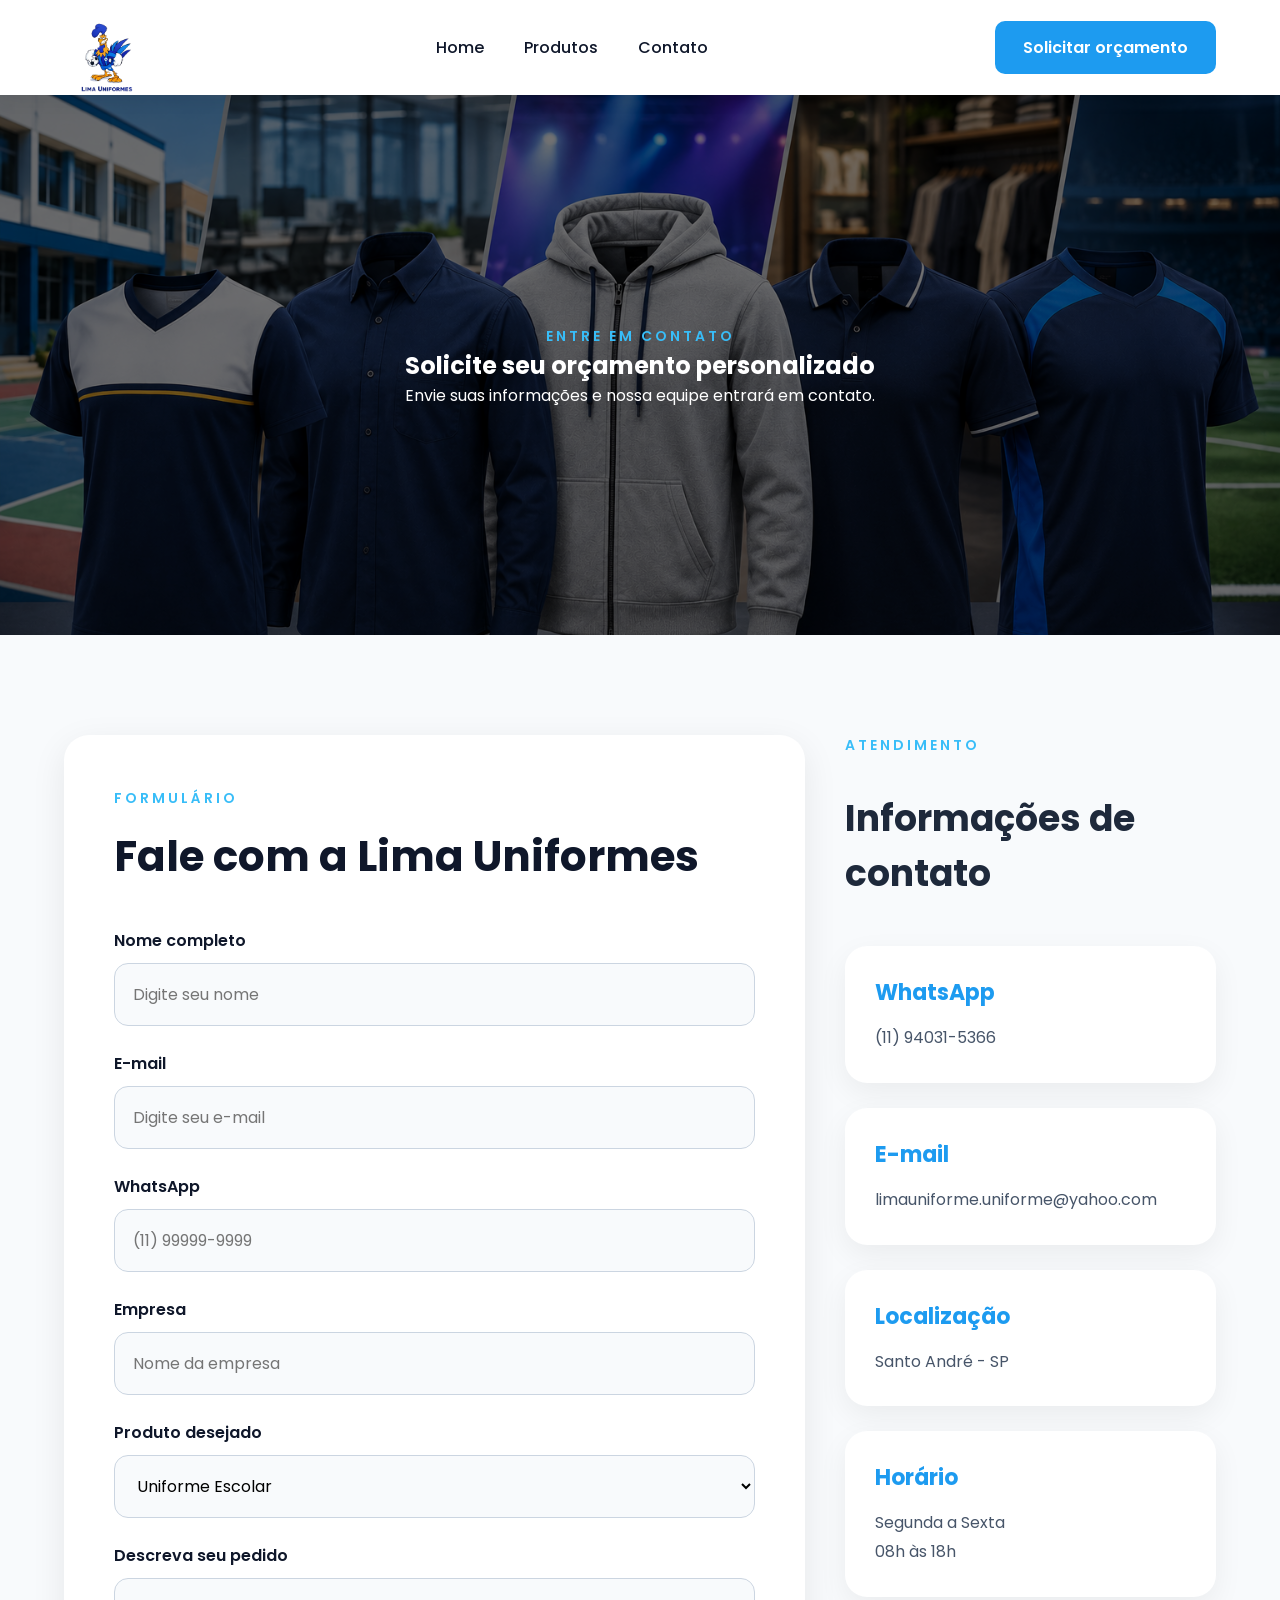
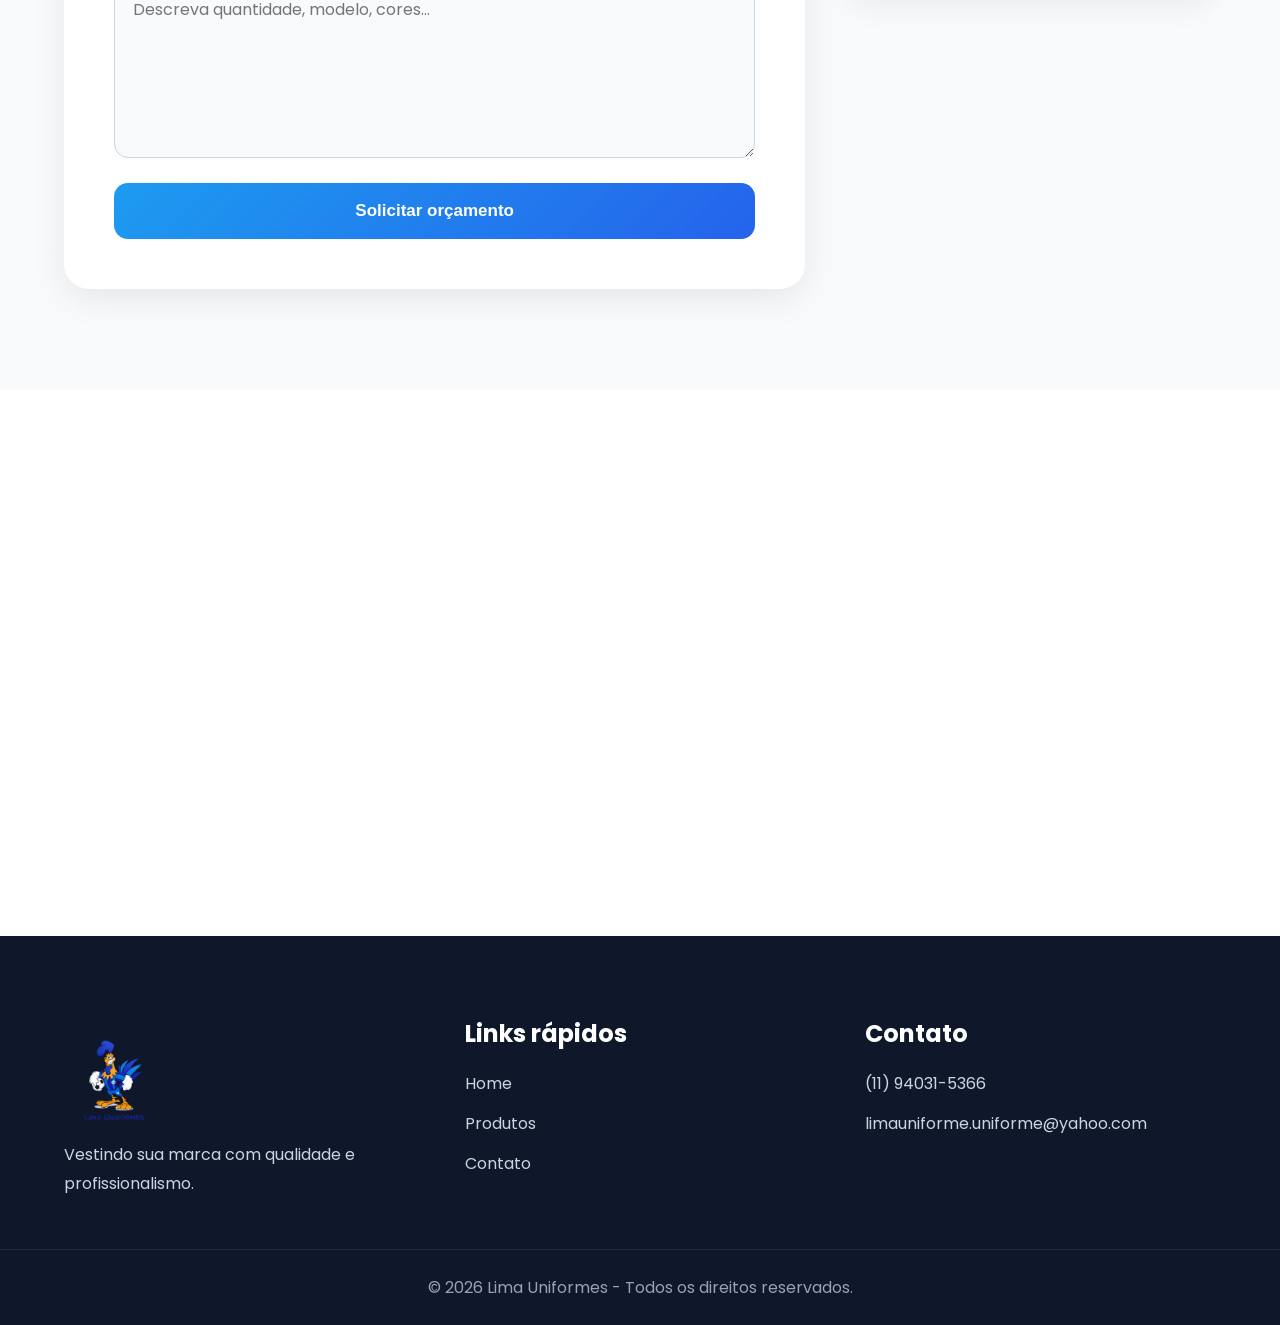
==== contato.html @ d6ebf07f "Versão final Lima Uniforme" ====
<!DOCTYPE html>
<html lang="pt-br">

<head>

    <meta charset="UTF-8">
    <meta name="viewport" content="width=device-width, initial-scale=1.0">

    <title>Contato | Lima Uniformes</title>

    <link rel="stylesheet" href="../css/estilo.css">
    <link rel="stylesheet" href="../css/contato.css">

    <!-- Fonte -->
    <link rel="preconnect" href="https://fonts.googleapis.com">
    <link rel="preconnect" href="https://fonts.gstatic.com" crossorigin>

    <link href="https://fonts.googleapis.com/css2?family=Poppins:wght@300;400;500;600;700&display=swap"
        rel="stylesheet">

</head>

<body>

    <header class="header">

        <div class="container header-container">

            <a href="../index.html" class="logo-area">
                <img src="../img/logo.png" alt="Lima Uniformes" class="logo">
            </a>

            <nav class="navbar">

                <ul class="menu">

                    <li><a href="../index.html">Home</a></li>

                    <li><a href="produtos.html">Produtos</a></li>

                    <li><a href="contato.html" class="active">Contato</a></li>

                </ul>

            </nav>

            <a href="https://wa.me/5511940315366"
                target="_blank"
                class="btn-whatsapp">

                Solicitar orçamento

            </a>

        </div>

    </header>

    <section class="banner-contato">

        <img src="img/banner3.png"
            alt="Banner Contato Lima Uniformes"
            class="banner-contato-img">

        <div class="overlay"></div>

        <div class="banner-content">

            <span class="mini-text">
                Entre em contato
            </span>

            <h1>
                Solicite seu orçamento personalizado
            </h1>

            <p>
                Envie suas informações e nossa equipe entrará em contato.
            </p>

        </div>

    </section>

    <main class="contato-page">

        <div class="container contato-container">

            <div class="formulario-contato">

                <span class="mini-text">
                    Formulário
                </span>

                <h2>
                    Fale com a Lima Uniformes
                </h2>

                <form action="https://formspree.io/f/xredzqdy"
    method="POST"
    class="formulario">

    <!-- ASSUNTO (Formspree usa esse nome) -->
    <input type="hidden" name="_subject" value="Novo orçamento - Lima Uniformes">

    <!-- NOME -->
    <div class="input-group">
        <label>Nome completo</label>
        <input type="text" name="nome" placeholder="Digite seu nome" required>
    </div>

    <!-- EMAIL -->
    <div class="input-group">
        <label>E-mail</label>
        <input type="email" name="email" placeholder="Digite seu e-mail" required>
    </div>

    <!-- WHATSAPP -->
    <div class="input-group">
        <label>WhatsApp</label>
        <input type="tel" name="whatsapp" placeholder="(11) 99999-9999" required>
    </div>

    <!-- EMPRESA -->
    <div class="input-group">
        <label>Empresa</label>
        <input type="text" name="empresa" placeholder="Nome da empresa">
    </div>

    <!-- PRODUTO -->
    <div class="input-group">
        <label>Produto desejado</label>
        <select name="produto">
            <option>Uniforme Escolar</option>
            <option>Uniforme Empresarial</option>
            <option>Uniforme Esportivo</option>
            <option>Camiseta Personalizada</option>
            <option>Jaqueta</option>
            <option>Moletom</option>
            <option>Outro</option>
        </select>
    </div>

    <!-- DESCRIÇÃO -->
    <div class="input-group">
        <label>Descreva seu pedido</label>
        <textarea name="descricao"
            placeholder="Descreva quantidade, modelo, cores..."
            required></textarea>
    </div>

    <!-- BOTÃO -->
    <button type="submit" class="btn-enviar">
        Solicitar orçamento
    </button>

</form>
            </div>

            <!-- INFORMAÇÕES -->
            <div class="info-contato">

                <span class="mini-text">
                    Atendimento
                </span>

                <h2>
                    Informações de contato
                </h2>

                <div class="info-card">

                    <h3>
                        WhatsApp
                    </h3>

                    <p>
                        (11) 94031-5366
                    </p>

                </div>

                <div class="info-card">

                    <h3>
                        E-mail
                    </h3>

                    <p>
                        limauniforme.uniforme@yahoo.com
                    </p>

                </div>

                <div class="info-card">

                    <h3>
                        Localização
                    </h3>

                    <p>
                        Santo André - SP
                    </p>

                </div>

                <div class="info-card">

                    <h3>
                        Horário
                    </h3>

                    <p>
                        Segunda a Sexta
                        <br>
                        08h às 18h
                    </p>

                </div>

            </div>

        </div>

    </main>

    <!-- MAPA -->
    <section class="mapa">

       <iframe
            src="https://www.google.com/maps/embed?pb=!1m18!1m12!1m3!1d3656.1766699601385!2d-46.48048!3d-23.597996100000003!2m3!1f0!2f0!3f0!3m2!1i1024!2i768!4f13.1!3m3!1m2!1s0x94ce67cda4017adf%3A0x61f97e5f3dbc8b3a!2sR.%20%C3%82ngelo%20Malanga%2C%20462%20-%20Cidade%20S%C3%A3o%20Mateus%2C%20S%C3%A3o%20Paulo%20-%20SP%2C%2003960-030!5e0!3m2!1spt-BR!2sbr!4v1778968969639!5m2!1spt-BR!2sbr"
            width="800"
            height="600"
            style="border:0;"
            allowfullscreen=""
            loading="lazy"
            referrerpolicy="no-referrer-when-downgrade">
        </iframe>

    </section>

    <!-- FOOTER -->
    <footer class="footer">

        <div class="container footer-container">

            <div class="footer-logo">

                <img src="../img/logo.png" alt="Lima Uniformes">

                <p>
                    Vestindo sua marca com qualidade e profissionalismo.
                </p>

            </div>

            <div class="footer-links">

                <h3>Links rápidos</h3>

                <a href="../index.html">Home</a>
                <a href="produtos.html">Produtos</a>
                <a href="contato.html">Contato</a>

            </div>

            <div class="footer-contato">

                <h3>Contato</h3>

                <p>(11) 94031-5366</p>

                <p>
                    limauniforme.uniforme@yahoo.com
                </p>

            </div>

        </div>

        <div class="footer-bottom">

            <p>
                © 2026 Lima Uniformes - Todos os direitos reservados.
            </p>

        </div>

    </footer>

</body>

</html>
---- css/estilo.css ----
/* =========================
   RESET
========================= */

*{
    margin: 0;
    padding: 0;
    box-sizing: border-box;
}

html{
    scroll-behavior: smooth;
}

body{
    font-family: 'Poppins', sans-serif;
    background-color: #f5f7fa;
    color: #1e293b;
}

/* =========================
   PADRÃO
========================= */

.container{
    width: 90%;
    max-width: 1400px;
    margin: auto;
}

a{
    text-decoration: none;
}

img{
    max-width: 100%;
    display: block;
}

section{
    padding: 90px 0;
}

.section-title{
    text-align: center;
    margin-bottom: 60px;
}

.section-title span{
    color: #1d9bf0;
    font-size: 15px;
    font-weight: 600;
    text-transform: uppercase;
    letter-spacing: 2px;
}

.section-title h2{
    font-size: 42px;
    margin-top: 10px;
    color: #0f172a;
}

/* =========================
   HEADER
========================= */

.header{
    width: 100%;
    background-color: white;
    position: fixed;
    top: 0;
    left: 0;
    z-index: 999;
    box-shadow: 0 2px 20px rgba(0,0,0,0.08);
}

.header-container{
    display: flex;
    justify-content: space-between;
    align-items: center;
    height: 95px;
}

.logo{
    width: 85px;
}

/* MENU */

.navbar .menu{
    display: flex;
    list-style: none;
    gap: 40px;
}

.navbar .menu li a{
    color: #0f172a;
    font-size: 16px;
    font-weight: 500;
    transition: 0.3s;
}

.navbar .menu li a:hover{
    color: #1d9bf0;
}

/* BOTÃO WHATSAPP */

.btn-whatsapp{
    background: #1d9bf0;
    color: white;
    padding: 14px 28px;
    border-radius: 10px;
    font-weight: 600;
    transition: 0.3s;
}

.btn-whatsapp:hover{
    background: #0f7fd1;
    transform: translateY(-2px);
}

/* =========================
   BANNER / CARROSSEL
========================= */

.banner{
    margin-top: 95px;
    position: relative;
    overflow: hidden;
}

.slider{
    position: relative;
    width: 100%;
    height: 90vh;
}

.slide{
    position: absolute;
    width: 100%;
    height: 100%;
    opacity: 0;
    transition: opacity 1s ease;
}

.slide.active{
    opacity: 1;
    z-index: 1;
}

.slide img{
    width: 100%;
    height: 100%;
    object-fit: cover;
    filter: brightness(45%);
}

.slide-text{
    position: absolute;
    top: 50%;
    left: 8%;
    transform: translateY(-50%);
    color: white;
    max-width: 700px;
}

.mini-text{
    font-size: 14px;
    text-transform: uppercase;
    letter-spacing: 3px;
    font-weight: 600;
    color: #38bdf8;
}

.slide-text h1{
    font-size: 65px;
    line-height: 1.1;
    margin: 20px 0;
}

.slide-text p{
    font-size: 20px;
    line-height: 1.7;
    margin-bottom: 35px;
    color: #e2e8f0;
}

.btn-banner{
    background: #1d9bf0;
    color: white;
    padding: 16px 34px;
    border-radius: 12px;
    font-weight: 600;
    transition: 0.3s;
}

.btn-banner:hover{
    background: #0f7fd1;
}

/* =========================
   CATEGORIAS
========================= */

.categorias{
    background: white;
}

.categorias-grid{
    display: grid;
    grid-template-columns: repeat(4, 1fr);
    gap: 22px;
}

.categoria-card{
    position: relative;
    overflow: hidden;
    border-radius: 18px;
    cursor: pointer;

    max-width: 260px;
    margin: auto;

    box-shadow: 0 8px 20px rgba(0,0,0,0.08);

    transition: 0.3s;
}

.categoria-card:hover{
    transform: translateY(-6px);
}

.categoria-card img{
    width: 100%;
    height: 280px;
    object-fit: cover;
    transition: 0.5s;
}

.categoria-card:hover img{
    transform: scale(1.05);
}

.categoria-card h3{
    position: absolute;
    bottom: 18px;
    left: 18px;

    color: #000000;

    font-size: 20px;
    font-weight: 700;

    z-index: 2;

    background: rgba(255,255,255,0.92);

    padding: 8px 14px;

    border-radius: 10px;
}

/* =========================
   PRODUTOS
========================= */

.produtos{
    background: #f8fafc;
}

.produtos-grid{
    display: grid;
    grid-template-columns: repeat(3, 1fr);
    gap: 35px;
}

.produto-card{
    background: white;
    border-radius: 22px;
    overflow: hidden;
    transition: 0.4s;
    box-shadow: 0 10px 25px rgba(0,0,0,0.06);
}

.produto-card:hover{
    transform: translateY(-10px);
}

.produto-card img{
    width: 85%;
    height: 400px;
    object-fit: cover;

    margin: 20px auto 0 auto;

    border-radius: 14px;
}

.produto-card h3{
    font-size: 24px;
    padding: 25px 25px 10px;
}

.produto-card p{
    padding: 0 25px 30px;
    color: #1d9bf0;
    font-size: 22px;
    font-weight: 700;
}

/* =========================
   SOBRE
========================= */

.sobre{
    background: white;
}

.sobre-container{
    display: flex;
    align-items: center;
    gap: 80px;
}

.sobre-img{
    flex: 1;
}

.sobre-img img{
    width: 100%;
    max-width: 450px;
}

.sobre-text{
    flex: 1;
}

.sobre-text h2{
    font-size: 48px;
    margin: 20px 0;
    line-height: 1.2;
}

.sobre-text p{
    font-size: 17px;
    line-height: 1.9;
    margin-bottom: 20px;
    color: #475569;
}

.btn-sobre{
    display: inline-block;
    margin-top: 20px;
    background: #1d9bf0;
    color: white;
    padding: 15px 32px;
    border-radius: 12px;
    font-weight: 600;
}

/* =========================
   DIFERENCIAIS
========================= */

.diferenciais{
    background: #f8fafc;
}

.diferenciais-grid{
    display: grid;
    grid-template-columns: repeat(4, 1fr);
    gap: 30px;
}

.diferencial-card{
    background: white;
    padding: 40px;
    border-radius: 20px;
    text-align: center;
    transition: 0.3s;
}

.diferencial-card:hover{
    transform: translateY(-8px);
}

.diferencial-card h3{
    font-size: 24px;
    margin-bottom: 15px;
}

.diferencial-card p{
    color: #64748b;
    line-height: 1.8;
}

/* =========================
   VIDEO
========================= */

.video-section{
    padding: 100px 0;
    background: #f8fafc;
}

.video-container{
    width: 100%;
    border-radius: 25px;
    overflow: hidden;
    box-shadow: 0 15px 35px rgba(0,0,0,0.12);
}

.video-container iframe{
    display: block;
    width: 100%;
    border: none;
}

/* =========================
   MAPA
========================= */

.mapa{
    background: white;
    text-align: center;
}

.mapa iframe{
    width: 100%;
    height: 500px;
    border: none;
    border-radius: 20px;
    margin-top: 40px;
}

/* =========================
   FOOTER
========================= */

.footer{
    background: #0f172a;
    color: white;
    padding-top: 80px;
}

.footer-container{
    display: grid;
    grid-template-columns: repeat(3, 1fr);
    gap: 50px;
    padding-bottom: 50px;
}

.footer-logo img{
    width: 100px;
    margin-bottom: 20px;
}

.footer-logo p{
    line-height: 1.8;
    color: #cbd5e1;
}

.footer-links h3,
.footer-contato h3{
    margin-bottom: 20px;
    font-size: 24px;
}

.footer-links a{
    display: block;
    margin-bottom: 15px;
    color: #cbd5e1;
    transition: 0.3s;
}

.footer-links a:hover{
    color: #38bdf8;
}

.footer-contato p{
    margin-bottom: 15px;
    color: #cbd5e1;
}

.footer-bottom{
    border-top: 1px solid rgba(255,255,255,0.08);
    text-align: center;
    padding: 25px 0;
    color: #94a3b8;
}

/* =========================
   RESPONSIVO
========================= */

@media(max-width: 1100px){

    .categorias-grid,
    .produtos-grid,
    .diferenciais-grid{
        grid-template-columns: repeat(2,1fr);
    }

    .sobre-container{
        flex-direction: column;
    }

    .slide-text h1{
        font-size: 50px;
    }

}

@media(max-width: 768px){

    .header-container{
        flex-direction: column;
        height: auto;
        padding: 20px 0;
        gap: 20px;
    }

    .navbar .menu{
        gap: 20px;
    }

    .categorias-grid,
    .produtos-grid,
    .diferenciais-grid,
    .footer-container{
        grid-template-columns: 1fr;
    }

    .slide-text{
        left: 5%;
        right: 5%;
    }

    .slide-text h1{
        font-size: 38px;
    }

    .slide-text p{
        font-size: 16px;
    }

    .section-title h2{
        font-size: 32px;
    }

    .sobre-text h2{
        font-size: 34px;
    }

}
---- css/contato.css ----
/* =========================
   BANNER CONTATO
========================= */

.banner-contato{
    width: 100%;
    height: 60vh;

    position: relative;
    overflow: hidden;

    margin-top: 95px;

    display: flex;
    align-items: center;
    justify-content: center;
}

.banner-contato-img{
    position: absolute;

    width: 100%;
    height: 100%;

    object-fit: cover;
}

.banner-contato .overlay{
    position: absolute;

    width: 100%;
    height: 100%;

    background: rgba(0,0,0,0.55);
}

.banner-content{
    position: relative;
    z-index: 2;

    text-align: center;
    color: white;
}

/* =========================
   CONTATO
========================= */

.contato-page{
    background: #f8fafc;
    padding: 100px 0;
}

.contato-container{
    display: grid;
    grid-template-columns: 2fr 1fr;
    gap: 40px;
    align-items: start;
}

/* =========================
   FORMULÁRIO
========================= */

.formulario-contato{
    background: white;

    padding: 50px;

    border-radius: 25px;

    box-shadow: 0 10px 35px rgba(0,0,0,0.08);
}

.formulario-contato h2{
    font-size: 42px;
    margin: 15px 0 40px;
    color: #0f172a;
}

/* FORM */

.formulario{
    display: flex;
    flex-direction: column;
    gap: 25px;
}

/* INPUT GROUP */

.input-group{
    display: flex;
    flex-direction: column;
}

.input-group label{
    margin-bottom: 10px;

    font-weight: 600;

    color: #0f172a;
}

/* INPUTS */

.input-group input,
.input-group textarea,
.input-group select{
    width: 100%;

    padding: 18px;

    border: 1px solid #cbd5e1;

    border-radius: 14px;

    font-size: 16px;

    font-family: 'Poppins', sans-serif;

    transition: 0.3s;

    background: #f8fafc;
}

.input-group input:focus,
.input-group textarea:focus,
.input-group select:focus{
    outline: none;

    border-color: #1d9bf0;

    box-shadow: 0 0 0 4px rgba(29,155,240,0.12);
}

/* TEXTAREA */

.input-group textarea{
    min-height: 180px;
    resize: vertical;
}

/* BOTÃO */

.btn-enviar{
    width: 100%;

    padding: 18px;

    border: none;

    border-radius: 14px;

    background: linear-gradient(135deg, #1d9bf0, #2563eb);

    color: white;

    font-size: 17px;
    font-weight: 600;

    cursor: pointer;

    transition: 0.3s;
}

.btn-enviar:hover{
    transform: translateY(-3px);

    box-shadow: 0 12px 30px rgba(37,99,235,0.25);
}

/* =========================
   INFORMAÇÕES
========================= */

.info-contato{
    display: flex;
    flex-direction: column;
    gap: 25px;
}

.info-contato h2{
    font-size: 36px;
    margin-top: 10px;
    margin-bottom: 20px;
}

/* CARD INFO */

.info-card{
    background: white;

    padding: 30px;

    border-radius: 22px;

    box-shadow: 0 10px 30px rgba(0,0,0,0.06);

    transition: 0.3s;
}

.info-card:hover{
    transform: translateY(-5px);
}

.info-card h3{
    color: #1d9bf0;

    margin-bottom: 15px;

    font-size: 22px;
}

.info-card p{
    color: #475569;

    line-height: 1.8;
}

/* =========================
   MAPA
========================= */

.mapa{
    background: white;
    padding: 0;
}

.mapa iframe{
    width: 100%;
    height: 500px;
    border: none;
}

/* =========================
   RESPONSIVO
========================= */

@media(max-width: 1100px){

    .contato-container{
        grid-template-columns: 1fr;
    }

}

@media(max-width: 768px){

    .banner-content h1{
        font-size: 40px;
    }

    .banner-content p{
        font-size: 16px;
    }

    .formulario-contato{
        padding: 35px;
    }

    .formulario-contato h2{
        font-size: 32px;
    }

    .info-contato h2{
        font-size: 30px;
    }

}

@media(max-width: 500px){

    .formulario-contato{
        padding: 25px;
    }

    .input-group input,
    .input-group textarea,
    .input-group select{
        padding: 15px;
    }

}
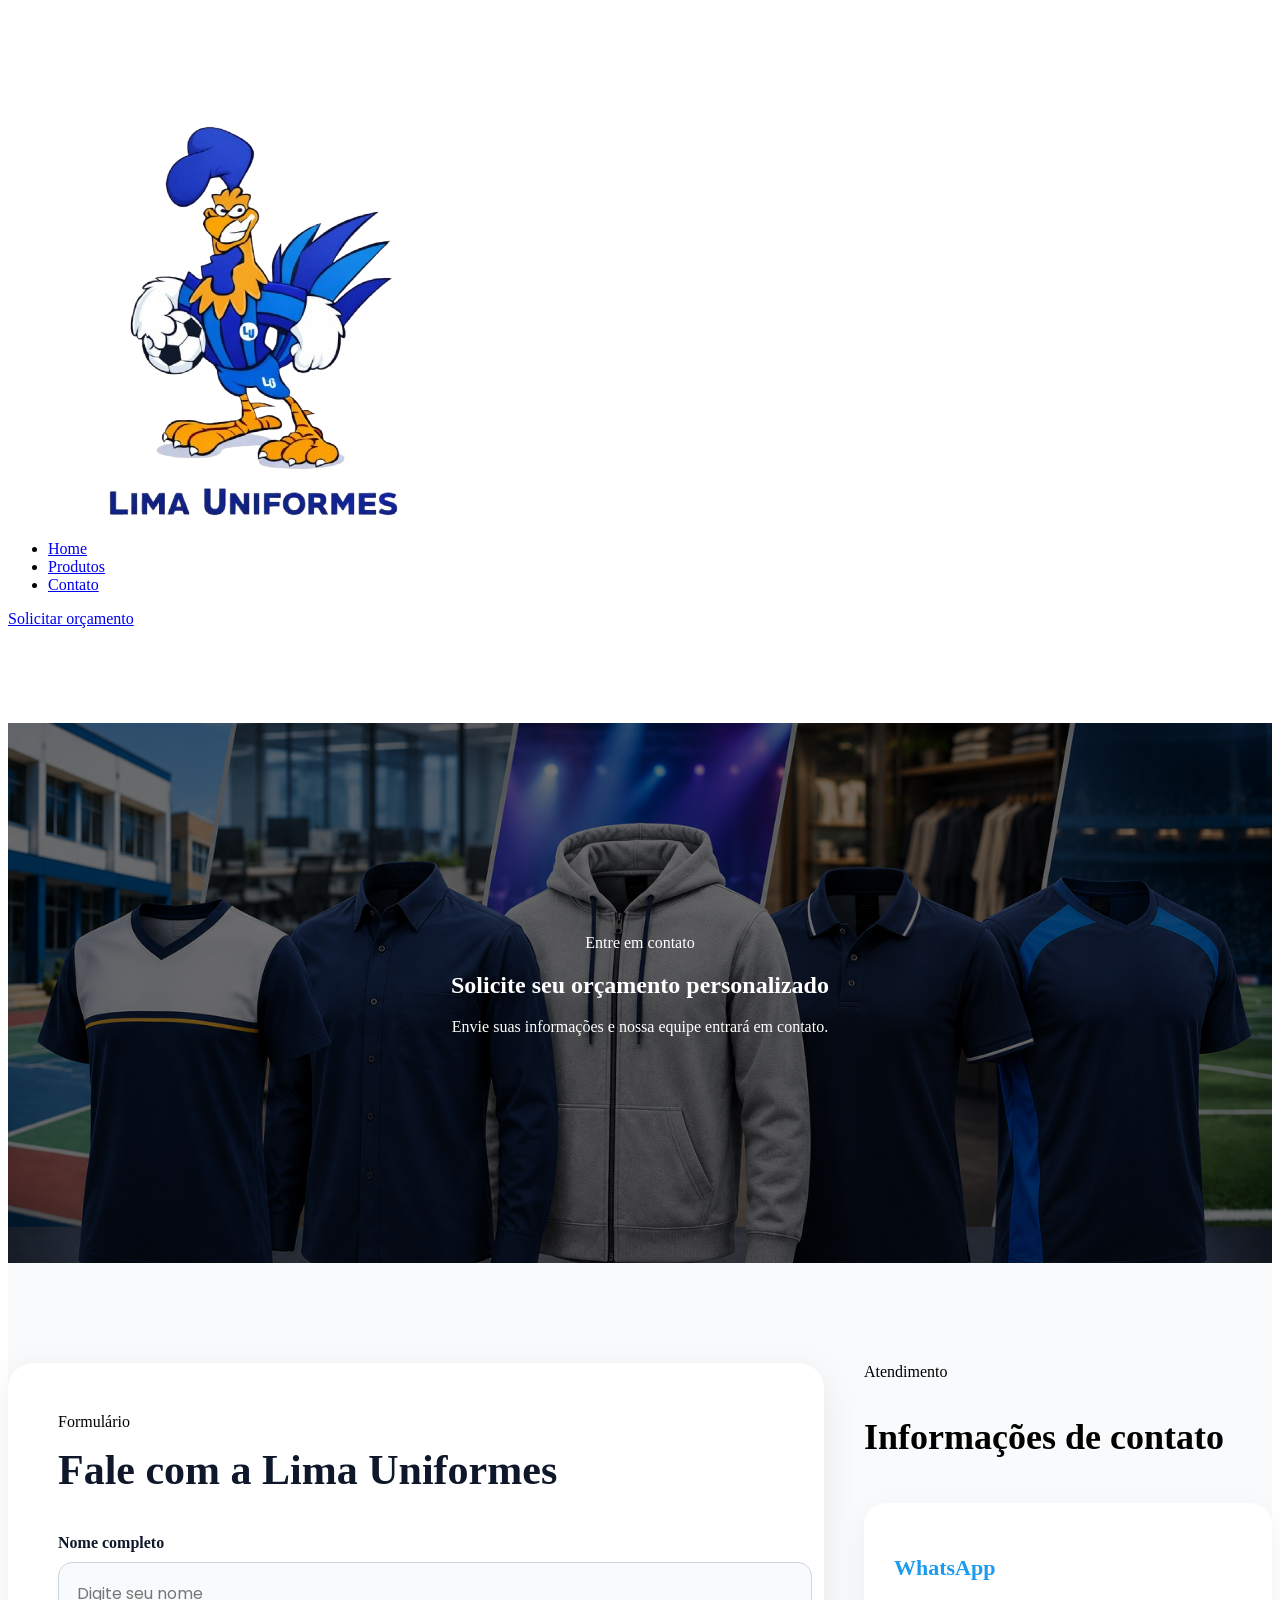
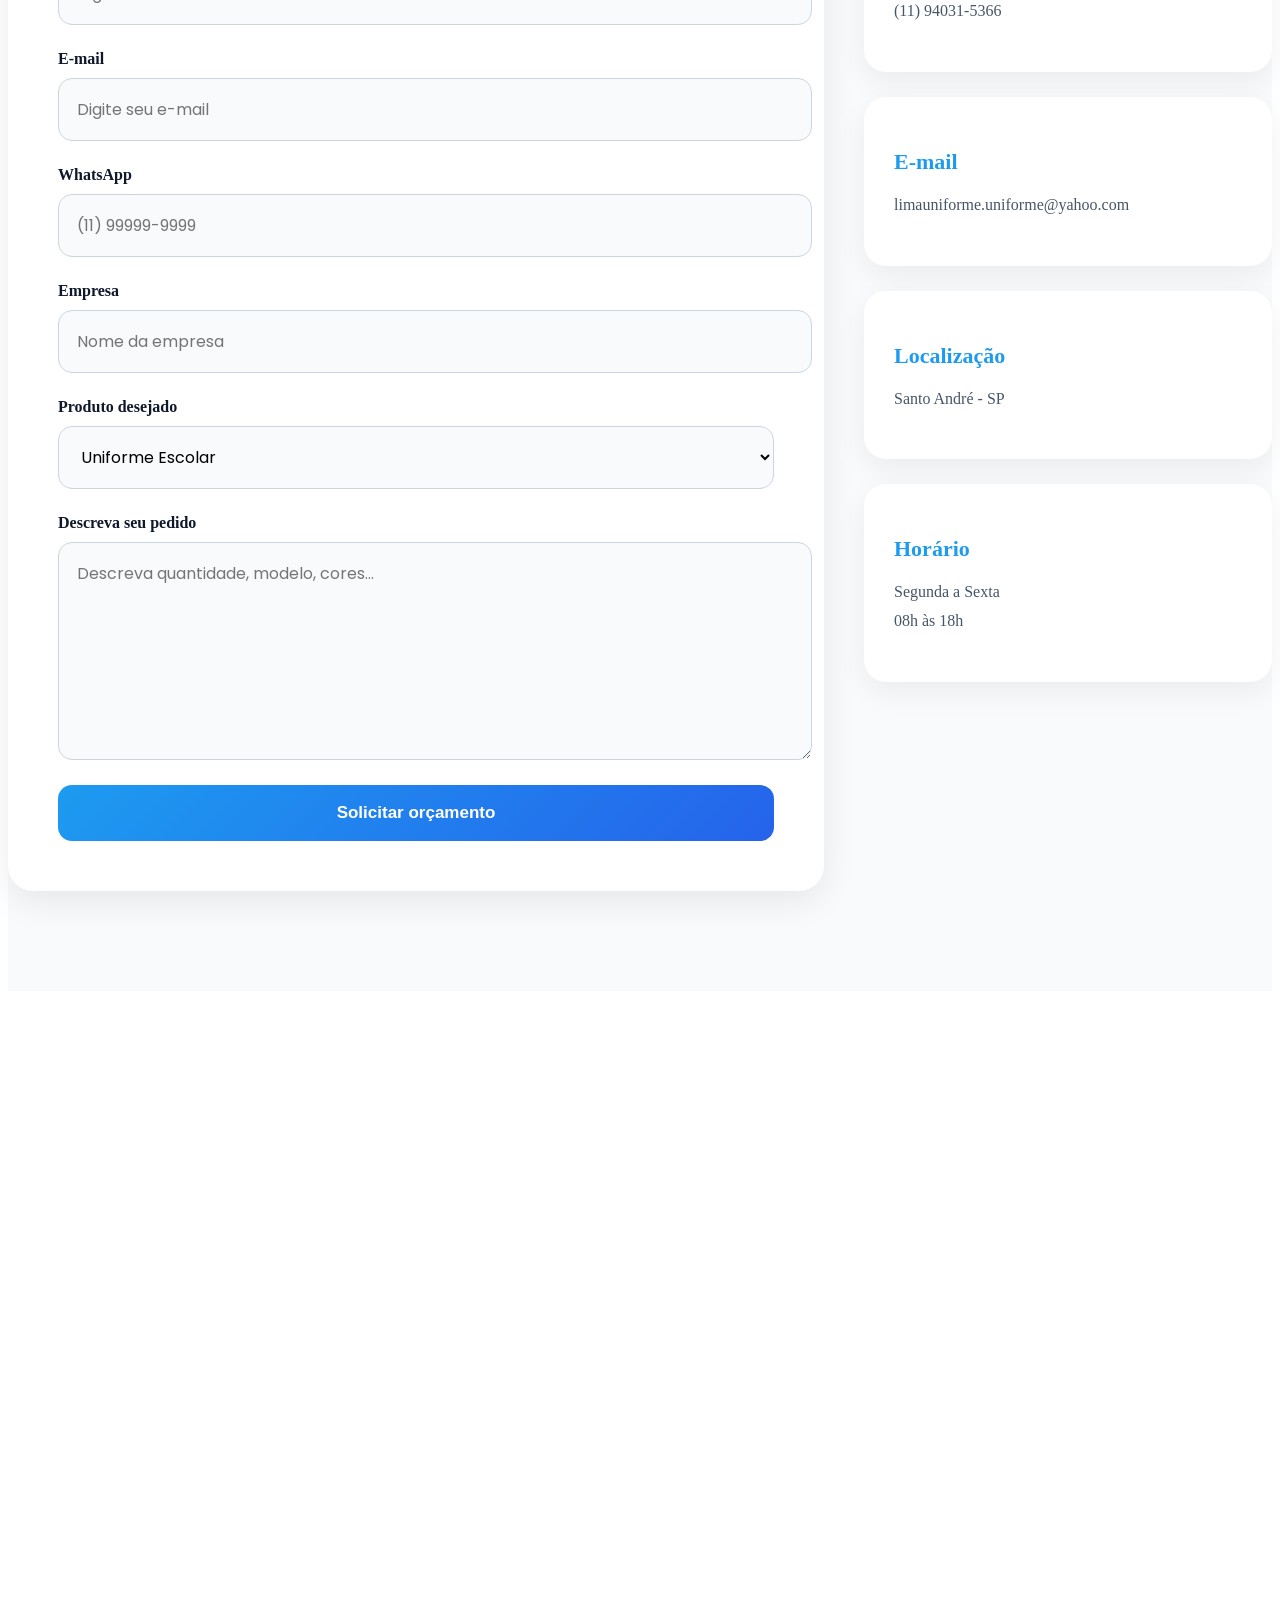
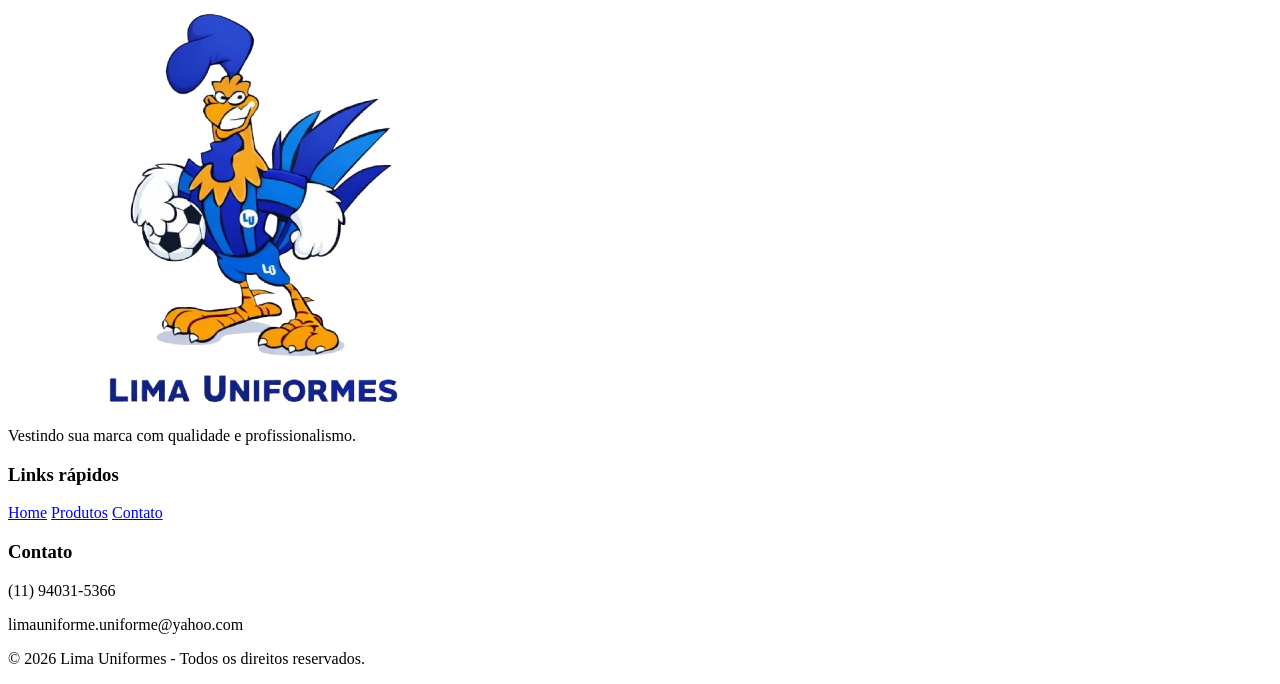
==== commit 106ab305: "Versão final mesmo" ====
--- a/contato.html
+++ b/contato.html
@@ -8,8 +8,8 @@
 
     <title>Contato | Lima Uniformes</title>
 
-    <link rel="stylesheet" href="../css/estilo.css">
-    <link rel="stylesheet" href="../css/contato.css">
+    
+    <link rel="stylesheet" href="css/contato.css">
 
     <!-- Fonte -->
     <link rel="preconnect" href="https://fonts.googleapis.com">
@@ -100,34 +100,28 @@
     method="POST"
     class="formulario">
 
-    <!-- ASSUNTO (Formspree usa esse nome) -->
     <input type="hidden" name="_subject" value="Novo orçamento - Lima Uniformes">
 
-    <!-- NOME -->
     <div class="input-group">
         <label>Nome completo</label>
         <input type="text" name="nome" placeholder="Digite seu nome" required>
     </div>
 
-    <!-- EMAIL -->
     <div class="input-group">
         <label>E-mail</label>
         <input type="email" name="email" placeholder="Digite seu e-mail" required>
     </div>
 
-    <!-- WHATSAPP -->
     <div class="input-group">
         <label>WhatsApp</label>
         <input type="tel" name="whatsapp" placeholder="(11) 99999-9999" required>
     </div>
 
-    <!-- EMPRESA -->
     <div class="input-group">
         <label>Empresa</label>
         <input type="text" name="empresa" placeholder="Nome da empresa">
     </div>
 
-    <!-- PRODUTO -->
     <div class="input-group">
         <label>Produto desejado</label>
         <select name="produto">
@@ -141,7 +135,6 @@
         </select>
     </div>
 
-    <!-- DESCRIÇÃO -->
     <div class="input-group">
         <label>Descreva seu pedido</label>
         <textarea name="descricao"
@@ -149,7 +142,6 @@
             required></textarea>
     </div>
 
-    <!-- BOTÃO -->
     <button type="submit" class="btn-enviar">
         Solicitar orçamento
     </button>
@@ -157,7 +149,6 @@
 </form>
             </div>
 
-            <!-- INFORMAÇÕES -->
             <div class="info-contato">
 
                 <span class="mini-text">
@@ -224,7 +215,6 @@
 
     </main>
 
-    <!-- MAPA -->
     <section class="mapa">
 
        <iframe
@@ -239,7 +229,6 @@
 
     </section>
 
-    <!-- FOOTER -->
     <footer class="footer">
 
         <div class="container footer-container">
--- a/css/contato.css
+++ b/css/contato.css
@@ -1,7 +1,3 @@
-/* =========================
-   BANNER CONTATO
-========================= */
-
 .banner-contato{
     width: 100%;
     height: 60vh;
@@ -41,10 +37,6 @@
     text-align: center;
     color: white;
 }
-
-/* =========================
-   CONTATO
-========================= */
 
 .contato-page{
     background: #f8fafc;
@@ -58,10 +50,6 @@
     align-items: start;
 }
 
-/* =========================
-   FORMULÁRIO
-========================= */
-
 .formulario-contato{
     background: white;
 
@@ -78,16 +66,12 @@
     color: #0f172a;
 }
 
-/* FORM */
-
 .formulario{
     display: flex;
     flex-direction: column;
     gap: 25px;
 }
 
-/* INPUT GROUP */
-
 .input-group{
     display: flex;
     flex-direction: column;
@@ -100,8 +84,6 @@
 
     color: #0f172a;
 }
-
-/* INPUTS */
 
 .input-group input,
 .input-group textarea,
@@ -133,15 +115,11 @@
     box-shadow: 0 0 0 4px rgba(29,155,240,0.12);
 }
 
-/* TEXTAREA */
-
 .input-group textarea{
     min-height: 180px;
     resize: vertical;
 }
 
-/* BOTÃO */
-
 .btn-enviar{
     width: 100%;
 
@@ -168,10 +146,6 @@
 
     box-shadow: 0 12px 30px rgba(37,99,235,0.25);
 }
-
-/* =========================
-   INFORMAÇÕES
-========================= */
 
 .info-contato{
     display: flex;
@@ -185,8 +159,6 @@
     margin-bottom: 20px;
 }
 
-/* CARD INFO */
-
 .info-card{
     background: white;
 
@@ -216,10 +188,6 @@
 
     line-height: 1.8;
 }
-
-/* =========================
-   MAPA
-========================= */
 
 .mapa{
     background: white;
@@ -231,10 +199,6 @@
     height: 500px;
     border: none;
 }
-
-/* =========================
-   RESPONSIVO
-========================= */
 
 @media(max-width: 1100px){
 
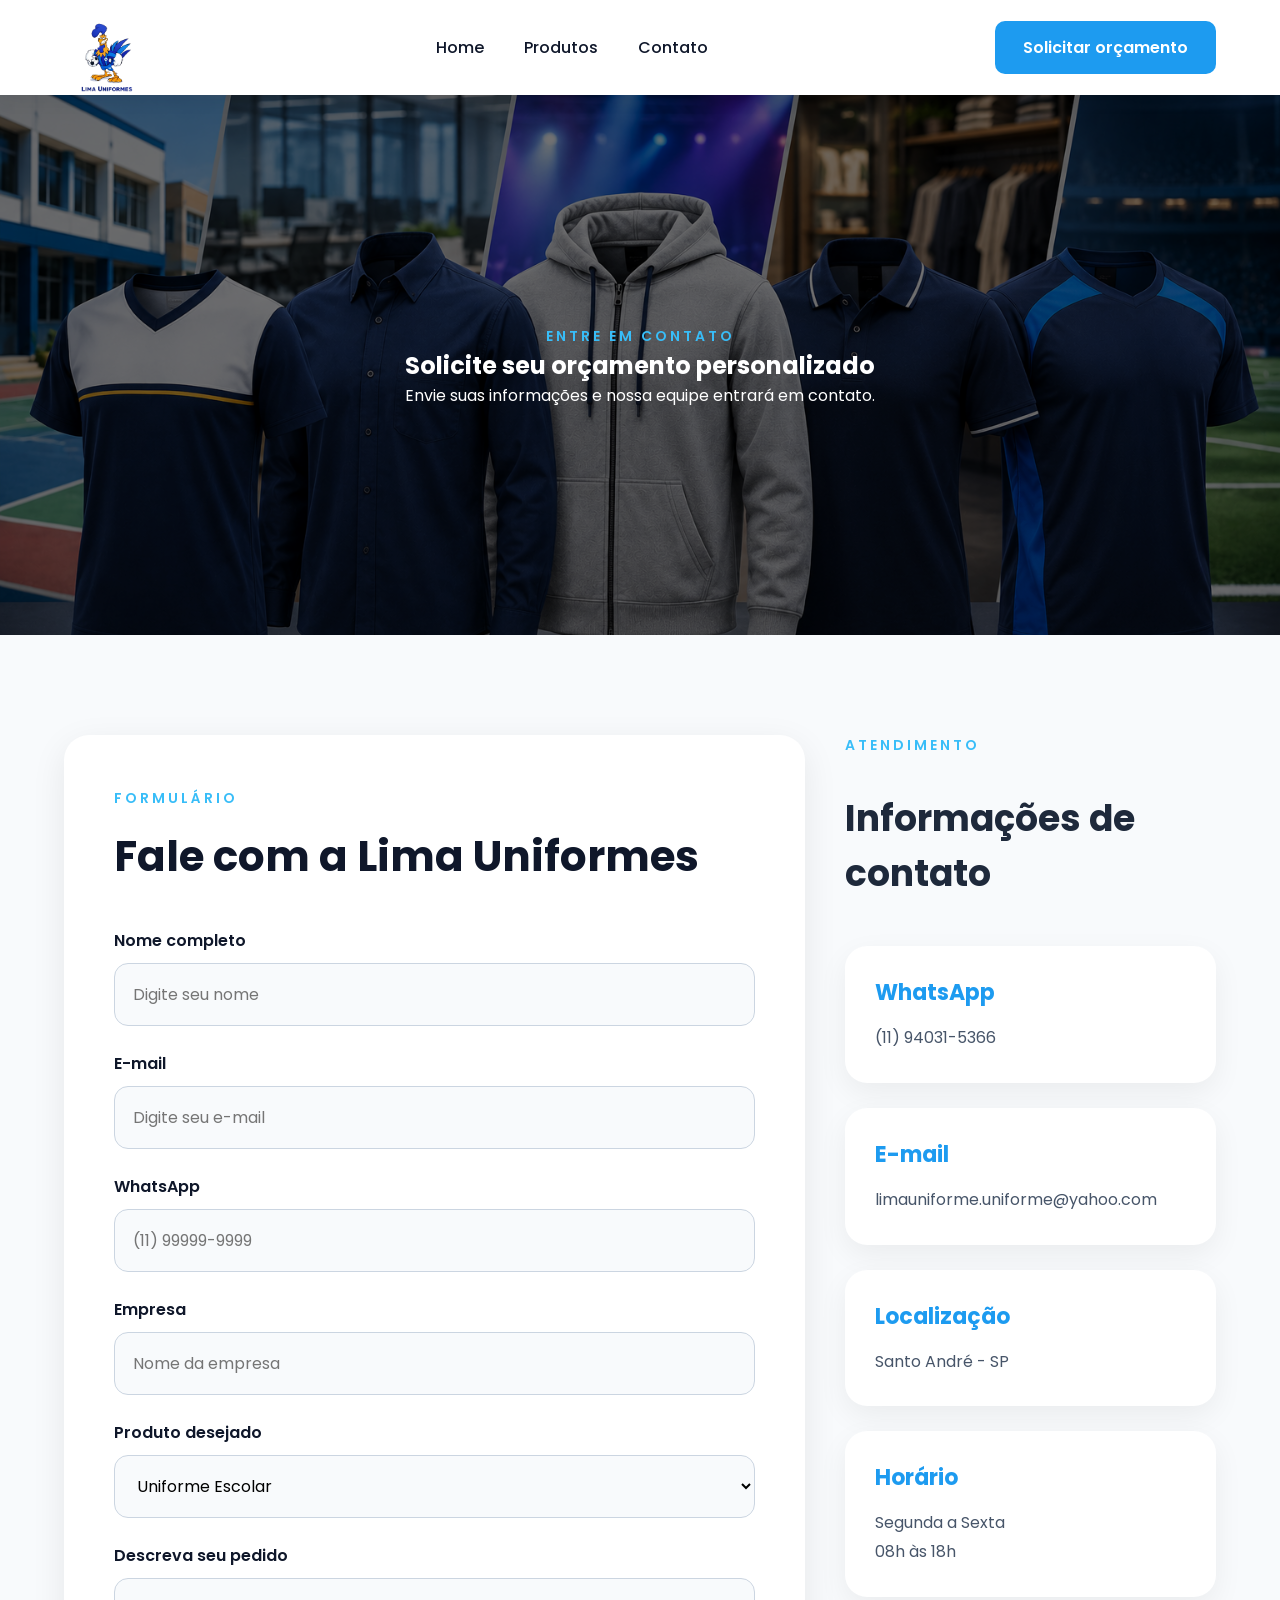
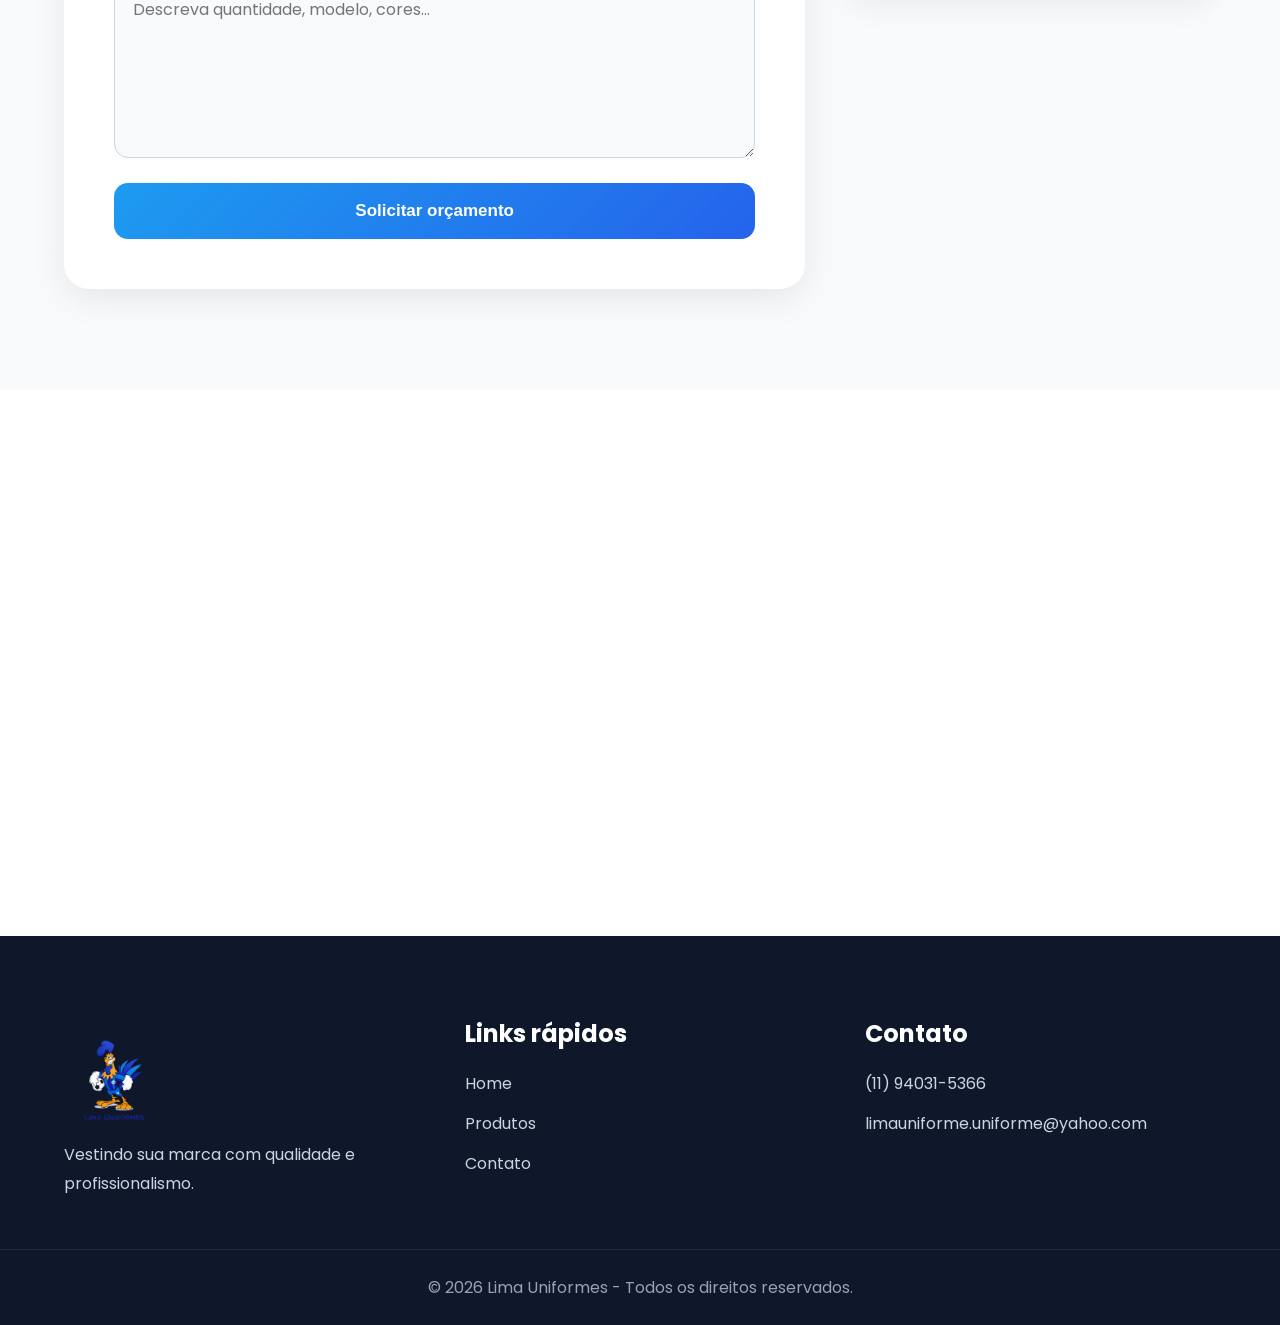
==== commit a4c05fe2: "Ultima Versão" ====
--- a/contato.html
+++ b/contato.html
@@ -8,6 +8,8 @@
 
     <title>Contato | Lima Uniformes</title>
 
+    <link rel="stylesheet" href="css/estilo.css">
+    <link rel="shortcut icon" href="img/logo.png" type="image/x-icon">
     
     <link rel="stylesheet" href="css/contato.css">
 
@@ -26,15 +28,15 @@
 
         <div class="container header-container">
 
-            <a href="../index.html" class="logo-area">
-                <img src="../img/logo.png" alt="Lima Uniformes" class="logo">
+            <a href="index.html" class="logo-area">
+                <img src="img/logo.png" alt="Lima Uniformes" class="logo">
             </a>
 
             <nav class="navbar">
 
                 <ul class="menu">
 
-                    <li><a href="../index.html">Home</a></li>
+                    <li><a href="index.html">Home</a></li>
 
                     <li><a href="produtos.html">Produtos</a></li>
 
@@ -235,7 +237,7 @@
 
             <div class="footer-logo">
 
-                <img src="../img/logo.png" alt="Lima Uniformes">
+                <img src="img/logo.png" alt="Lima Uniformes">
 
                 <p>
                     Vestindo sua marca com qualidade e profissionalismo.
@@ -247,7 +249,7 @@
 
                 <h3>Links rápidos</h3>
 
-                <a href="../index.html">Home</a>
+                <a href="index.html">Home</a>
                 <a href="produtos.html">Produtos</a>
                 <a href="contato.html">Contato</a>
 
--- a/css/estilo.css
+++ b/css/estilo.css
@@ -0,0 +1,504 @@
+*{
+    margin: 0;
+    padding: 0;
+    box-sizing: border-box;
+}
+
+html{
+    scroll-behavior: smooth;
+}
+
+body{
+    font-family: 'Poppins', sans-serif;
+    background-color: #f5f7fa;
+    color: #1e293b;
+}
+
+.container{
+    width: 90%;
+    max-width: 1400px;
+    margin: auto;
+}
+
+a{
+    text-decoration: none;
+}
+
+img{
+    max-width: 100%;
+    display: block;
+}
+
+section{
+    padding: 90px 0;
+}
+
+.section-title{
+    text-align: center;
+    margin-bottom: 60px;
+}
+
+.section-title span{
+    color: #1d9bf0;
+    font-size: 15px;
+    font-weight: 600;
+    text-transform: uppercase;
+    letter-spacing: 2px;
+}
+
+.section-title h2{
+    font-size: 42px;
+    margin-top: 10px;
+    color: #0f172a;
+}
+
+.header{
+    width: 100%;
+    background-color: white;
+    position: fixed;
+    top: 0;
+    left: 0;
+    z-index: 999;
+    box-shadow: 0 2px 20px rgba(0,0,0,0.08);
+}
+
+.header-container{
+    display: flex;
+    justify-content: space-between;
+    align-items: center;
+    height: 95px;
+}
+
+.logo{
+    width: 85px;
+}
+
+.navbar .menu{
+    display: flex;
+    list-style: none;
+    gap: 40px;
+}
+
+.navbar .menu li a{
+    color: #0f172a;
+    font-size: 16px;
+    font-weight: 500;
+    transition: 0.3s;
+}
+
+.navbar .menu li a:hover{
+    color: #1d9bf0;
+}
+
+.btn-whatsapp{
+    background: #1d9bf0;
+    color: white;
+    padding: 14px 28px;
+    border-radius: 10px;
+    font-weight: 600;
+    transition: 0.3s;
+}
+
+.btn-whatsapp:hover{
+    background: #0f7fd1;
+    transform: translateY(-2px);
+}
+
+.banner{
+    margin-top: 95px;
+    position: relative;
+    overflow: hidden;
+}
+
+.slider{
+    position: relative;
+    width: 100%;
+    height: 90vh;
+}
+
+.slide{
+    position: absolute;
+    width: 100%;
+    height: 100%;
+    opacity: 0;
+    transition: opacity 1s ease;
+}
+
+.slide.active{
+    opacity: 1;
+    z-index: 1;
+}
+
+.slide img{
+    width: 100%;
+    height: 100%;
+    object-fit: cover;
+    filter: brightness(45%);
+}
+
+.slide-text{
+    position: absolute;
+    top: 50%;
+    left: 8%;
+    transform: translateY(-50%);
+    color: white;
+    max-width: 700px;
+}
+
+.mini-text{
+    font-size: 14px;
+    text-transform: uppercase;
+    letter-spacing: 3px;
+    font-weight: 600;
+    color: #38bdf8;
+}
+
+.slide-text h1{
+    font-size: 65px;
+    line-height: 1.1;
+    margin: 20px 0;
+}
+
+.slide-text p{
+    font-size: 20px;
+    line-height: 1.7;
+    margin-bottom: 35px;
+    color: #e2e8f0;
+}
+
+.btn-banner{
+    background: #1d9bf0;
+    color: white;
+    padding: 16px 34px;
+    border-radius: 12px;
+    font-weight: 600;
+    transition: 0.3s;
+}
+
+.btn-banner:hover{
+    background: #0f7fd1;
+}
+
+.categorias{
+    background: white;
+}
+
+.categorias-grid{
+    display: grid;
+    grid-template-columns: repeat(4, 1fr);
+    gap: 22px;
+}
+
+.categoria-card{
+    position: relative;
+    overflow: hidden;
+    border-radius: 18px;
+    cursor: pointer;
+
+    max-width: 260px;
+    margin: auto;
+
+    box-shadow: 0 8px 20px rgba(0,0,0,0.08);
+
+    transition: 0.3s;
+}
+
+.categoria-card:hover{
+    transform: translateY(-6px);
+}
+
+.categoria-card img{
+    width: 100%;
+    height: 280px;
+    object-fit: cover;
+    transition: 0.5s;
+}
+
+.categoria-card:hover img{
+    transform: scale(1.05);
+}
+
+.categoria-card h3{
+    position: absolute;
+    bottom: 18px;
+    left: 18px;
+
+    color: #000000;
+
+    font-size: 20px;
+    font-weight: 700;
+
+    z-index: 2;
+
+    background: rgba(255,255,255,0.92);
+
+    padding: 8px 14px;
+
+    border-radius: 10px;
+}
+
+.produtos{
+    background: #f8fafc;
+}
+
+.produtos-grid{
+    display: grid;
+    grid-template-columns: repeat(3, 1fr);
+    gap: 35px;
+}
+
+.produto-card{
+    background: white;
+    border-radius: 22px;
+    overflow: hidden;
+    transition: 0.4s;
+    box-shadow: 0 10px 25px rgba(0,0,0,0.06);
+}
+
+.produto-card:hover{
+    transform: translateY(-10px);
+}
+
+.produto-card img{
+    width: 85%;
+    height: 400px;
+    object-fit: cover;
+
+    margin: 20px auto 0 auto;
+
+    border-radius: 14px;
+}
+
+.produto-card h3{
+    font-size: 24px;
+    padding: 25px 25px 10px;
+}
+
+.produto-card p{
+    padding: 0 25px 30px;
+    color: #1d9bf0;
+    font-size: 22px;
+    font-weight: 700;
+}
+
+.sobre{
+    background: white;
+}
+
+.sobre-container{
+    display: flex;
+    align-items: center;
+    gap: 80px;
+}
+
+.sobre-img{
+    flex: 1;
+}
+
+.sobre-img img{
+    width: 100%;
+    max-width: 450px;
+}
+
+.sobre-text{
+    flex: 1;
+}
+
+.sobre-text h2{
+    font-size: 48px;
+    margin: 20px 0;
+    line-height: 1.2;
+}
+
+.sobre-text p{
+    font-size: 17px;
+    line-height: 1.9;
+    margin-bottom: 20px;
+    color: #475569;
+}
+
+.btn-sobre{
+    display: inline-block;
+    margin-top: 20px;
+    background: #1d9bf0;
+    color: white;
+    padding: 15px 32px;
+    border-radius: 12px;
+    font-weight: 600;
+}
+
+.diferenciais{
+    background: #f8fafc;
+}
+
+.diferenciais-grid{
+    display: grid;
+    grid-template-columns: repeat(4, 1fr);
+    gap: 30px;
+}
+
+.diferencial-card{
+    background: white;
+    padding: 40px;
+    border-radius: 20px;
+    text-align: center;
+    transition: 0.3s;
+}
+
+.diferencial-card:hover{
+    transform: translateY(-8px);
+}
+
+.diferencial-card h3{
+    font-size: 24px;
+    margin-bottom: 15px;
+}
+
+.diferencial-card p{
+    color: #64748b;
+    line-height: 1.8;
+}
+
+.video-section{
+    padding: 100px 0;
+    background: #f8fafc;
+}
+
+.video-container{
+    width: 100%;
+    border-radius: 25px;
+    overflow: hidden;
+    box-shadow: 0 15px 35px rgba(0,0,0,0.12);
+}
+
+.video-container iframe{
+    display: block;
+    width: 100%;
+    border: none;
+}
+
+.mapa{
+    background: white;
+    text-align: center;
+}
+
+.mapa iframe{
+    width: 100%;
+    height: 500px;
+    border: none;
+    border-radius: 20px;
+    margin-top: 40px;
+}
+
+.footer{
+    background: #0f172a;
+    color: white;
+    padding-top: 80px;
+}
+
+.footer-container{
+    display: grid;
+    grid-template-columns: repeat(3, 1fr);
+    gap: 50px;
+    padding-bottom: 50px;
+}
+
+.footer-logo img{
+    width: 100px;
+    margin-bottom: 20px;
+}
+
+.footer-logo p{
+    line-height: 1.8;
+    color: #cbd5e1;
+}
+
+.footer-links h3,
+.footer-contato h3{
+    margin-bottom: 20px;
+    font-size: 24px;
+}
+
+.footer-links a{
+    display: block;
+    margin-bottom: 15px;
+    color: #cbd5e1;
+    transition: 0.3s;
+}
+
+.footer-links a:hover{
+    color: #38bdf8;
+}
+
+.footer-contato p{
+    margin-bottom: 15px;
+    color: #cbd5e1;
+}
+
+.footer-bottom{
+    border-top: 1px solid rgba(255,255,255,0.08);
+    text-align: center;
+    padding: 25px 0;
+    color: #94a3b8;
+}
+
+@media(max-width: 1100px){
+
+    .categorias-grid,
+    .produtos-grid,
+    .diferenciais-grid{
+        grid-template-columns: repeat(2,1fr);
+    }
+
+    .sobre-container{
+        flex-direction: column;
+    }
+
+    .slide-text h1{
+        font-size: 50px;
+    }
+
+}
+
+@media(max-width: 768px){
+
+    .header-container{
+        flex-direction: column;
+        height: auto;
+        padding: 20px 0;
+        gap: 20px;
+    }
+
+    .navbar .menu{
+        gap: 20px;
+    }
+
+    .categorias-grid,
+    .produtos-grid,
+    .diferenciais-grid,
+    .footer-container{
+        grid-template-columns: 1fr;
+    }
+
+    .slide-text{
+        left: 5%;
+        right: 5%;
+    }
+
+    .slide-text h1{
+        font-size: 38px;
+    }
+
+    .slide-text p{
+        font-size: 16px;
+    }
+
+    .section-title h2{
+        font-size: 32px;
+    }
+
+    .sobre-text h2{
+        font-size: 34px;
+    }
+
+}
--- a/css/contato.css
+++ b/css/contato.css
@@ -1,3 +1,109 @@
+*{
+    margin: 0;
+    padding: 0;
+    box-sizing: border-box;
+}
+
+html{
+    scroll-behavior: smooth;
+}
+
+body{
+    font-family: 'Poppins', sans-serif;
+    background-color: #f5f7fa;
+    color: #1e293b;
+}
+
+.container{
+    width: 90%;
+    max-width: 1400px;
+    margin: auto;
+}
+
+a{
+    text-decoration: none;
+}
+
+img{
+    max-width: 100%;
+    display: block;
+}
+
+section{
+    padding: 90px 0;
+}
+
+.section-title{
+    text-align: center;
+    margin-bottom: 60px;
+}
+
+.section-title span{
+    color: #1d9bf0;
+    font-size: 15px;
+    font-weight: 600;
+    text-transform: uppercase;
+    letter-spacing: 2px;
+}
+
+.section-title h2{
+    font-size: 42px;
+    margin-top: 10px;
+    color: #0f172a;
+}
+
+.header{
+    width: 100%;
+    background-color: white;
+    position: fixed;
+    top: 0;
+    left: 0;
+    z-index: 999;
+    box-shadow: 0 2px 20px rgba(0,0,0,0.08);
+}
+
+.header-container{
+    display: flex;
+    justify-content: space-between;
+    align-items: center;
+    height: 95px;
+}
+
+.logo{
+    width: 85px;
+}
+
+.navbar .menu{
+    display: flex;
+    list-style: none;
+    gap: 40px;
+}
+
+.navbar .menu li a{
+    color: #0f172a;
+    font-size: 16px;
+    font-weight: 500;
+    transition: 0.3s;
+}
+
+.navbar .menu li a:hover{
+    color: #1d9bf0;
+}
+
+.btn-whatsapp{
+    background: #1d9bf0;
+    color: white;
+    padding: 14px 28px;
+    border-radius: 10px;
+    font-weight: 600;
+    transition: 0.3s;
+}
+
+.btn-whatsapp:hover{
+    background: #0f7fd1;
+    transform: translateY(-2px);
+}
+
 .banner-contato{
     width: 100%;
     height: 60vh;
@@ -200,6 +306,58 @@
     border: none;
 }
 
+.footer{
+    background: #0f172a;
+    color: white;
+    padding-top: 80px;
+}
+
+.footer-container{
+    display: grid;
+    grid-template-columns: repeat(3, 1fr);
+    gap: 50px;
+    padding-bottom: 50px;
+}
+
+.footer-logo img{
+    width: 100px;
+    margin-bottom: 20px;
+}
+
+.footer-logo p{
+    line-height: 1.8;
+    color: #cbd5e1;
+}
+
+.footer-links h3,
+.footer-contato h3{
+    margin-bottom: 20px;
+    font-size: 24px;
+}
+
+.footer-links a{
+    display: block;
+    margin-bottom: 15px;
+    color: #cbd5e1;
+    transition: 0.3s;
+}
+
+.footer-links a:hover{
+    color: #38bdf8;
+}
+
+.footer-contato p{
+    margin-bottom: 15px;
+    color: #cbd5e1;
+}
+
+.footer-bottom{
+    border-top: 1px solid rgba(255,255,255,0.08);
+    text-align: center;
+    padding: 25px 0;
+    color: #94a3b8;
+}
+
 @media(max-width: 1100px){
 
     .contato-container{
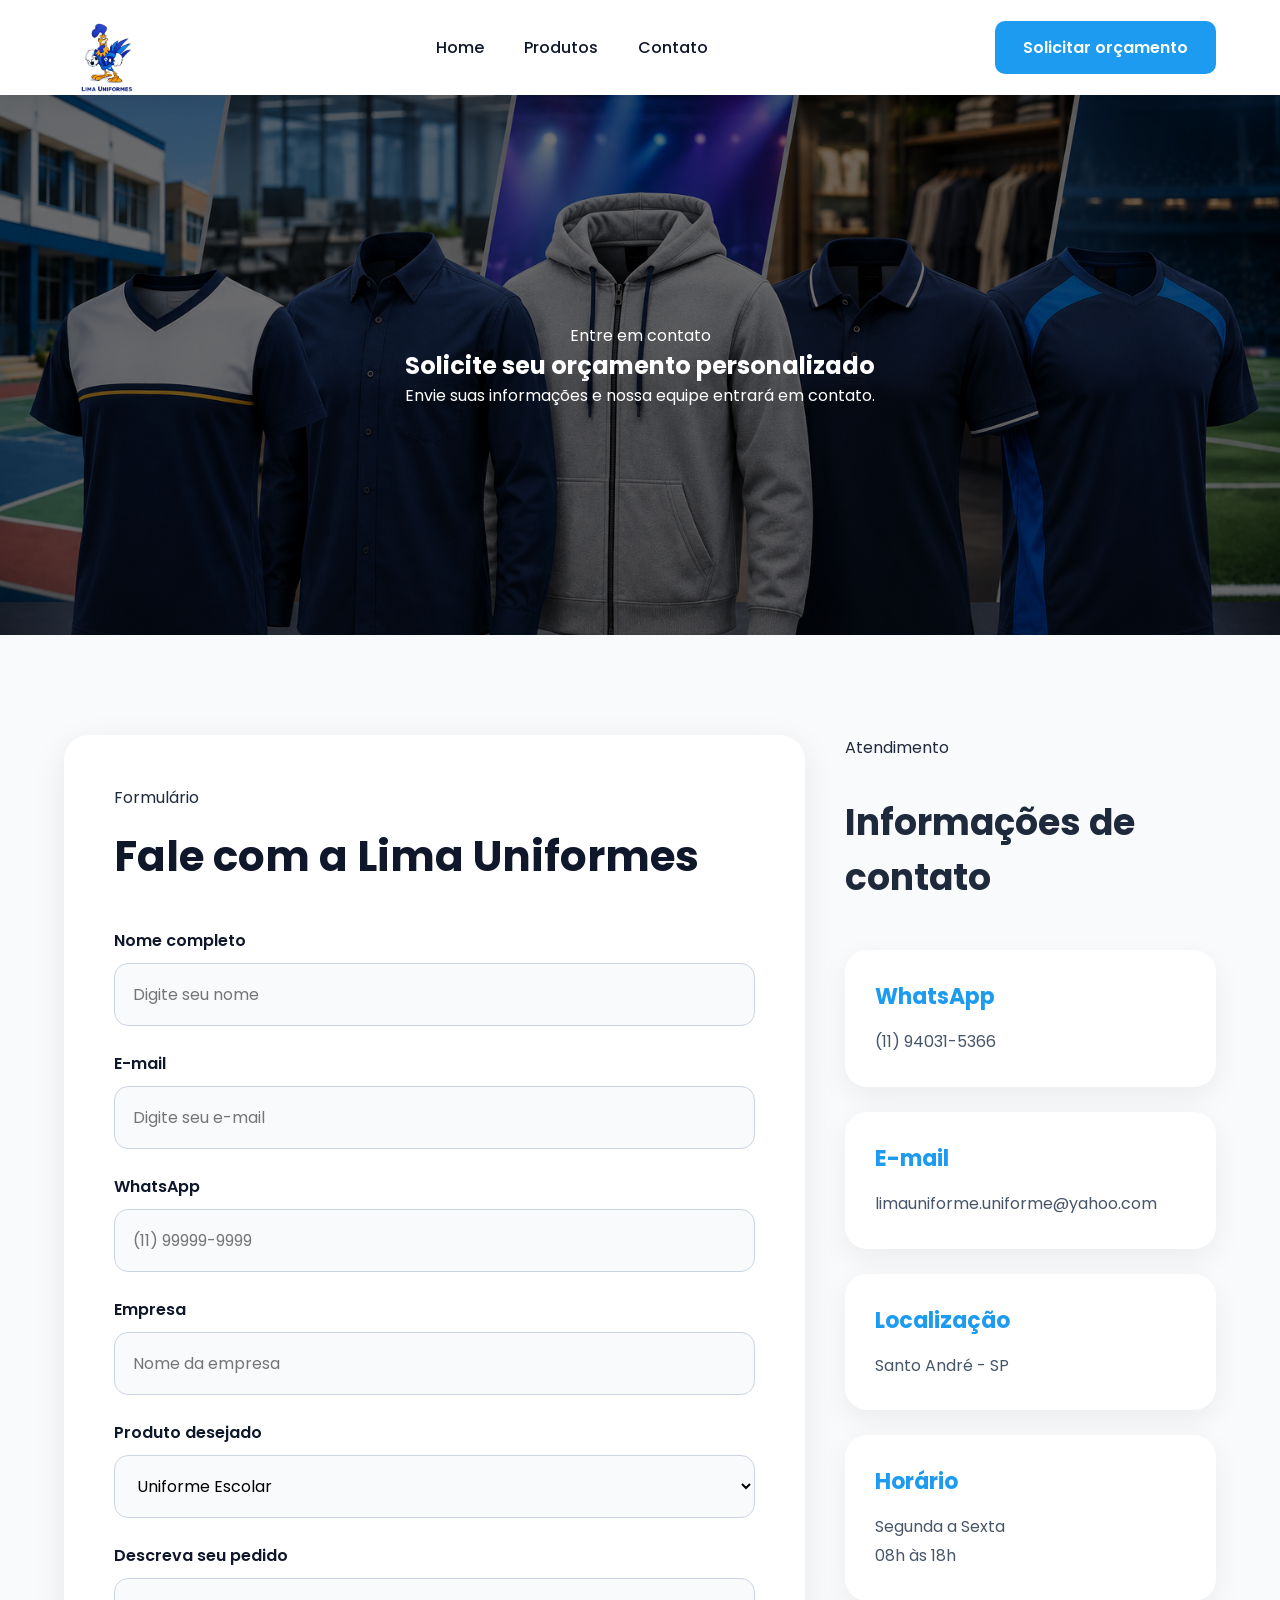
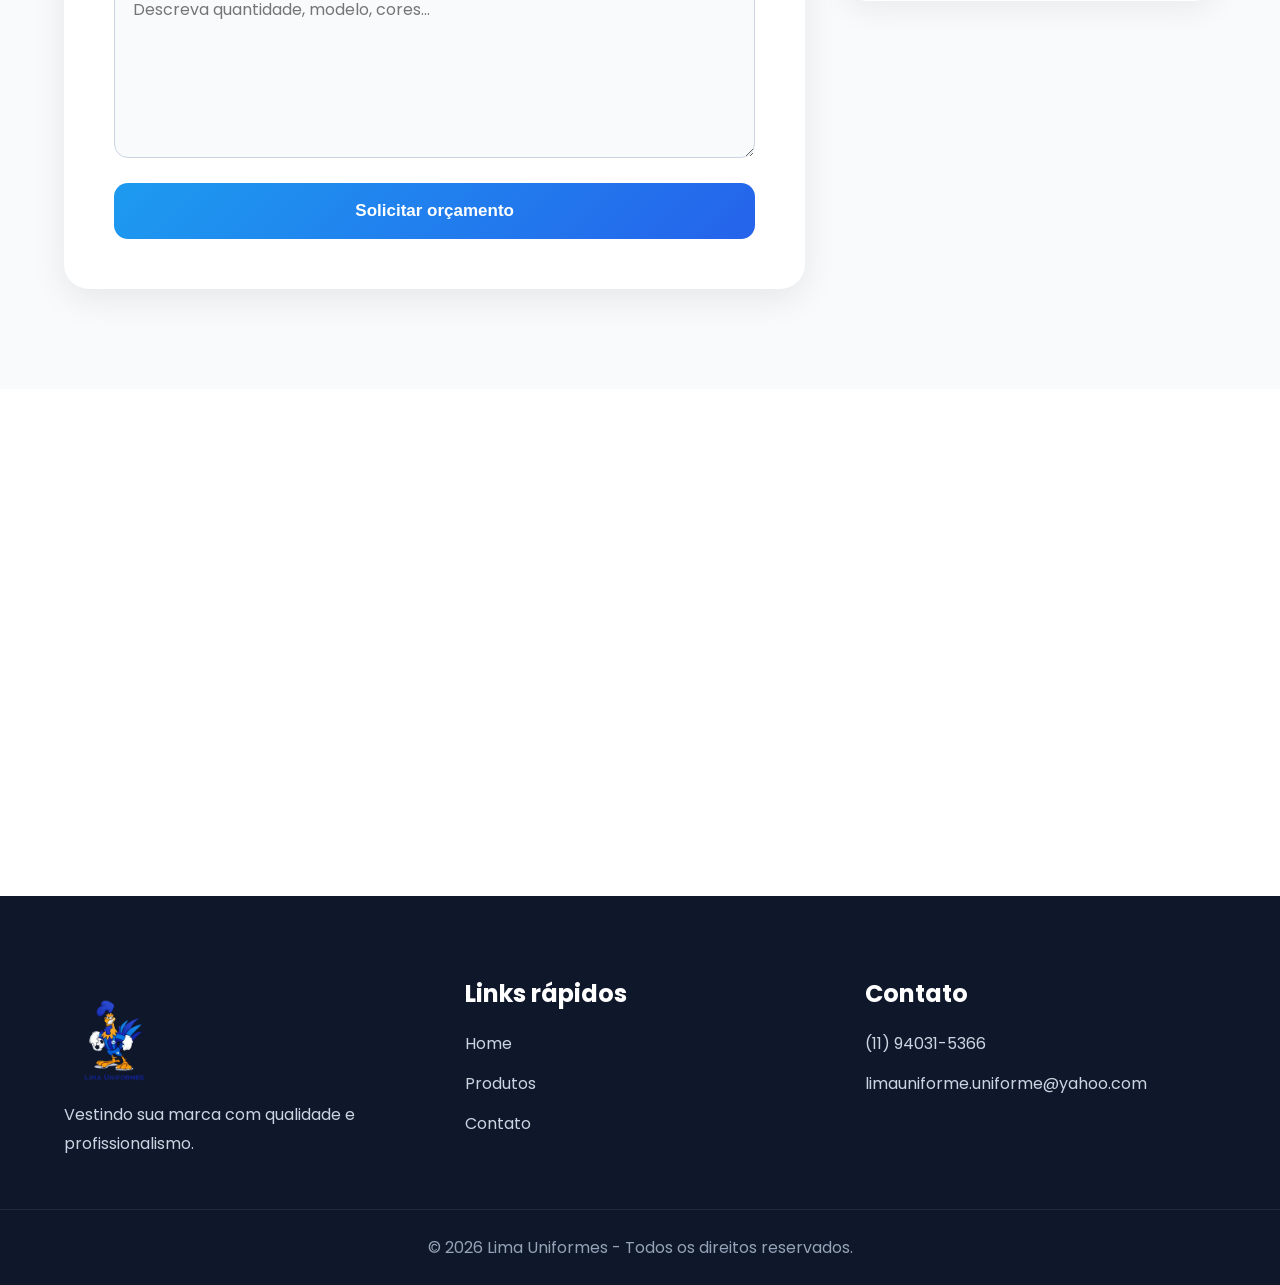
==== commit 0471c417: "." ====
--- a/contato.html
+++ b/contato.html
@@ -8,7 +8,6 @@
 
     <title>Contato | Lima Uniformes</title>
 
-    <link rel="stylesheet" href="css/estilo.css">
     <link rel="shortcut icon" href="img/logo.png" type="image/x-icon">
     
     <link rel="stylesheet" href="css/contato.css">
